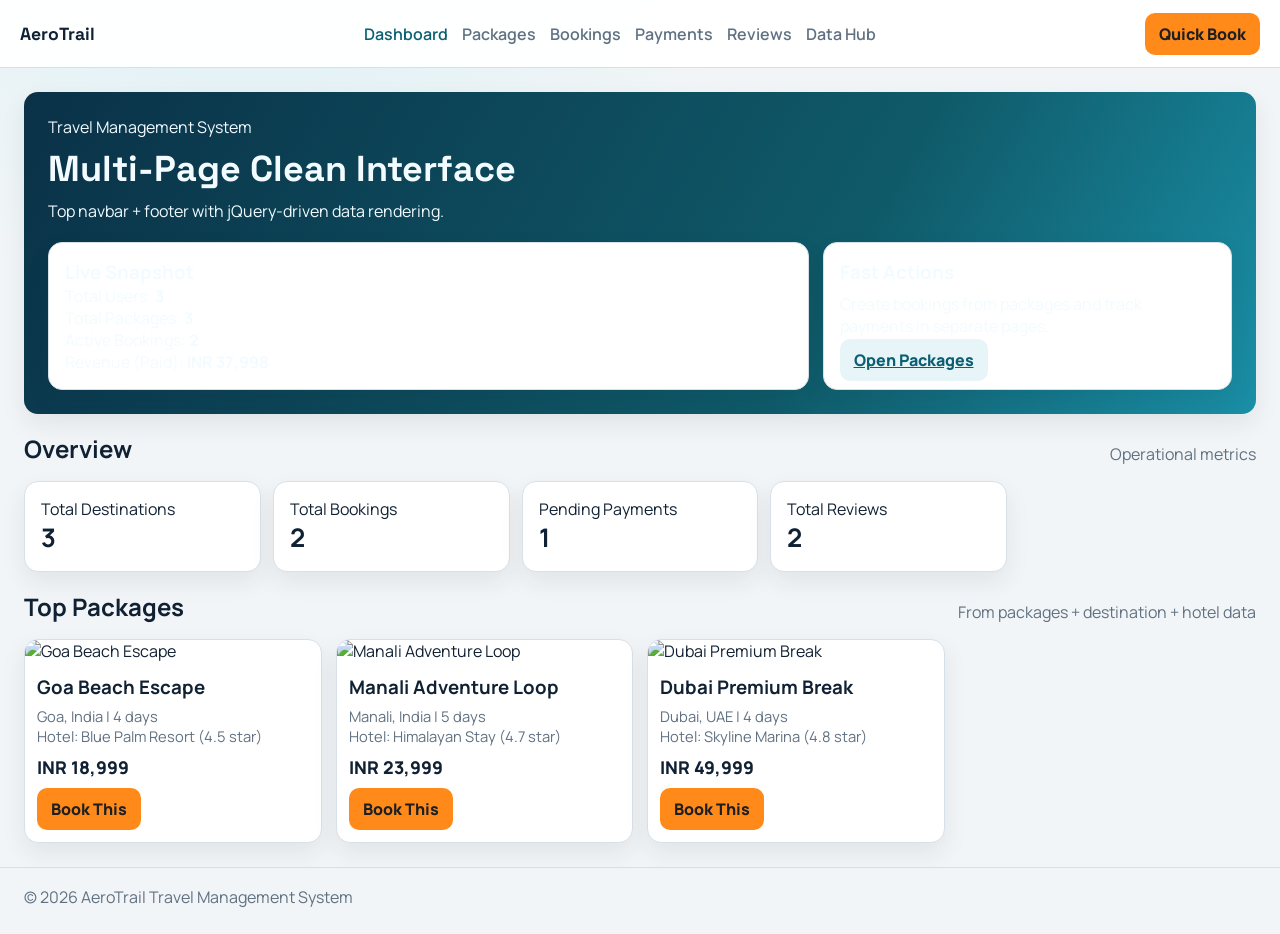
==== frontend/index.html @ dca86978 "frontend" ====
﻿<!DOCTYPE html>
<html lang="en">
<head>
  <meta charset="UTF-8" />
  <meta name="viewport" content="width=device-width, initial-scale=1.0" />
  <title>AeroTrail | Dashboard</title>
  <link rel="preconnect" href="https://fonts.googleapis.com">
  <link rel="preconnect" href="https://fonts.gstatic.com" crossorigin>
  <link href="https://fonts.googleapis.com/css2?family=Manrope:wght@400;500;700;800&family=Space+Grotesk:wght@600;700&display=swap" rel="stylesheet">
  <link rel="stylesheet" href="css/style.css" />
</head>
<body data-page="dashboard">
  <header class="topbar">
    <div class="brand">AeroTrail</div>
    <nav class="top-links">
      <a href="index.html" data-page="dashboard">Dashboard</a>
      <a href="packages.html" data-page="packages">Packages</a>
      <a href="bookings.html" data-page="bookings">Bookings</a>
      <a href="payments.html" data-page="payments">Payments</a>
      <a href="reviews.html" data-page="reviews">Reviews</a>
      <a href="hub.html" data-page="hub">Data Hub</a>
    </nav>
    <button id="quickBookBtn" class="btn btn-primary">Quick Book</button>
  </header>

  <div class="layout">
<main class="content">
      <section class="hero">
        <p>Travel Management System</p>
        <h1>Multi-Page Clean Interface</h1>
        <p>Top navbar + footer with jQuery-driven data rendering.</p>
        <div class="hero-grid">
          <div id="liveStats" class="panel"></div>
          <div class="panel">
            <h3>Fast Actions</h3>
            <p style="margin: 8px 0 12px;">Create bookings from packages and track payments in separate pages.</p>
            <a class="btn btn-soft" href="packages.html">Open Packages</a>
          </div>
        </div>
      </section>

      <section style="margin-top: 18px;">
        <div class="page-head">
          <h2>Overview</h2>
          <p>Operational metrics</p>
        </div>
        <div id="kpiGrid" class="kpi-grid"></div>
      </section>

      <section style="margin-top: 18px;">
        <div class="page-head">
          <h2>Top Packages</h2>
          <p>From packages + destination + hotel data</p>
        </div>
        <div id="topPackages" class="package-grid"></div>
      </section>
    </main>

    <footer class="footer">© <span id="year"></span> AeroTrail Travel Management System</footer>
  </div>

  <script src="https://code.jquery.com/jquery-3.7.1.min.js"></script>
  <script src="js/data.js"></script>
  <script src="js/app.js"></script>
</body>
</html>
---- frontend/css/style.css ----
:root {
  --bg: #f2f5f7;
  --surface: #ffffff;
  --ink: #102133;
  --muted: #607182;
  --line: #d7e0e8;
  --brand: #0c5f72;
  --brand-2: #1e8ea4;
  --accent: #ff8a19;
  --radius: 14px;
  --shadow: 0 10px 24px rgba(15, 33, 51, 0.08);
  --topbar-h: 68px;
}

* { box-sizing: border-box; margin: 0; padding: 0; }

body {
  font-family: 'Manrope', sans-serif;
  color: var(--ink);
  background: radial-gradient(circle at 20% -20%, #d9f0f5, transparent 35%), var(--bg);
}

.topbar {
  position: fixed;
  top: 0;
  left: 0;
  right: 0;
  height: var(--topbar-h);
  display: flex;
  align-items: center;
  justify-content: space-between;
  padding: 0 20px;
  border-bottom: 1px solid var(--line);
  background: rgba(255, 255, 255, 0.95);
  backdrop-filter: blur(10px);
  z-index: 30;
}

.brand {
  display: flex;
  align-items: center;
  gap: 12px;
  font-family: 'Space Grotesk', sans-serif;
  font-weight: 700;
  font-size: 1.1rem;
}

.icon-btn {
  width: 36px;
  height: 36px;
  border: 1px solid var(--line);
  border-radius: 10px;
  background: var(--surface);
  cursor: pointer;
}

.top-links {
  display: flex;
  gap: 14px;
}

.top-links a { text-decoration: none; color: var(--muted); font-weight: 600; }
.top-links a.active { color: var(--brand); }

.layout {
  min-height: 100vh;
  padding-top: var(--topbar-h);
}

.content {
  padding: 24px;
}

.footer {
  padding: 18px 24px 26px;
  color: var(--muted);
  border-top: 1px solid var(--line);
}

.page-head {
  display: flex;
  justify-content: space-between;
  align-items: end;
  gap: 16px;
  margin-bottom: 16px;
}

.page-head p { color: var(--muted); }

.hero {
  padding: 24px;
  border-radius: var(--radius);
  background: linear-gradient(120deg, #0a3147, #0f5a69 65%, #1a8fa6);
  color: #f2fbff;
  box-shadow: var(--shadow);
}

.hero h1 { font-family: 'Space Grotesk', sans-serif; margin: 8px 0; font-size: clamp(1.4rem, 3.2vw, 2.25rem); }

.hero-grid {
  margin-top: 20px;
  display: grid;
  grid-template-columns: 1.3fr 0.7fr;
  gap: 14px;
}

.panel,
.table-wrap,
.card,
.review-item,
.hub-card {
  background: var(--surface);
  border: 1px solid var(--line);
  border-radius: var(--radius);
  box-shadow: var(--shadow);
}

.panel { padding: 16px; }

.kpi-grid,
.hub-grid,
.review-list {
  display: grid;
  grid-template-columns: repeat(auto-fill, minmax(220px, 1fr));
  gap: 12px;
}

.kpi {
  padding: 16px;
}

.kpi strong { font-size: 1.6rem; }

.filters,
.review-form,
.booking-form {
  display: grid;
  grid-template-columns: repeat(auto-fit, minmax(170px, 1fr));
  gap: 10px;
  margin-bottom: 12px;
}

input,
select,
button { font: inherit; }

input,
select {
  width: 100%;
  border: 1px solid var(--line);
  border-radius: 10px;
  padding: 10px 12px;
  background: #fff;
}

.btn {
  border: none;
  border-radius: 10px;
  padding: 10px 14px;
  font-weight: 800;
  cursor: pointer;
}

.btn-primary { background: var(--accent); color: #1d1f24; }
.btn-soft { background: #e7f5f8; color: var(--brand); }

.package-grid {
  display: grid;
  grid-template-columns: repeat(auto-fill, minmax(250px, 1fr));
  gap: 14px;
}

.card { overflow: hidden; }
.card img { width: 100%; height: 160px; object-fit: cover; }
.card-body { padding: 12px; }
.card h3 { margin-bottom: 6px; }
.meta { color: var(--muted); font-size: 0.92rem; }
.price { margin: 9px 0; font-weight: 800; font-size: 1.1rem; }

.table-wrap { overflow: auto; }

table { width: 100%; border-collapse: collapse; }

th, td {
  text-align: left;
  padding: 11px;
  border-bottom: 1px solid var(--line);
}

th { background: #eef5f8; }

.badge {
  display: inline-block;
  padding: 4px 10px;
  border-radius: 999px;
  font-size: 0.82rem;
  font-weight: 700;
}
.badge.confirmed, .badge.paid { background: #daf9e7; color: #0d5f35; }
.badge.pending { background: #fff2cb; color: #946200; }
.badge.cancelled, .badge.failed { background: #ffdfe0; color: #972127; }

.review-item,
.hub-card { padding: 12px; }

.hub-card ul { list-style: none; margin-top: 8px; }
.hub-card li { padding: 6px 0; border-bottom: 1px dashed var(--line); font-size: 0.92rem; }

.modal {
  position: fixed;
  inset: 0;
  display: grid;
  place-items: center;
  background: rgba(8, 19, 30, 0.5);
  z-index: 40;
}

.modal.hidden { display: none; }

.modal-content {
  width: min(700px, calc(100% - 30px));
  background: #fff;
  border-radius: 16px;
  padding: 16px;
  position: relative;
}

.close-btn {
  position: absolute;
  top: 10px;
  right: 10px;
  width: 30px;
  height: 30px;
  border: 1px solid var(--line);
  border-radius: 999px;
  background: #fff;
  cursor: pointer;
}

@media (max-width: 960px) {
  .content,
  .footer { margin-left: 0; }

  .top-links { display: none; }

  .hero-grid { grid-template-columns: 1fr; }
}
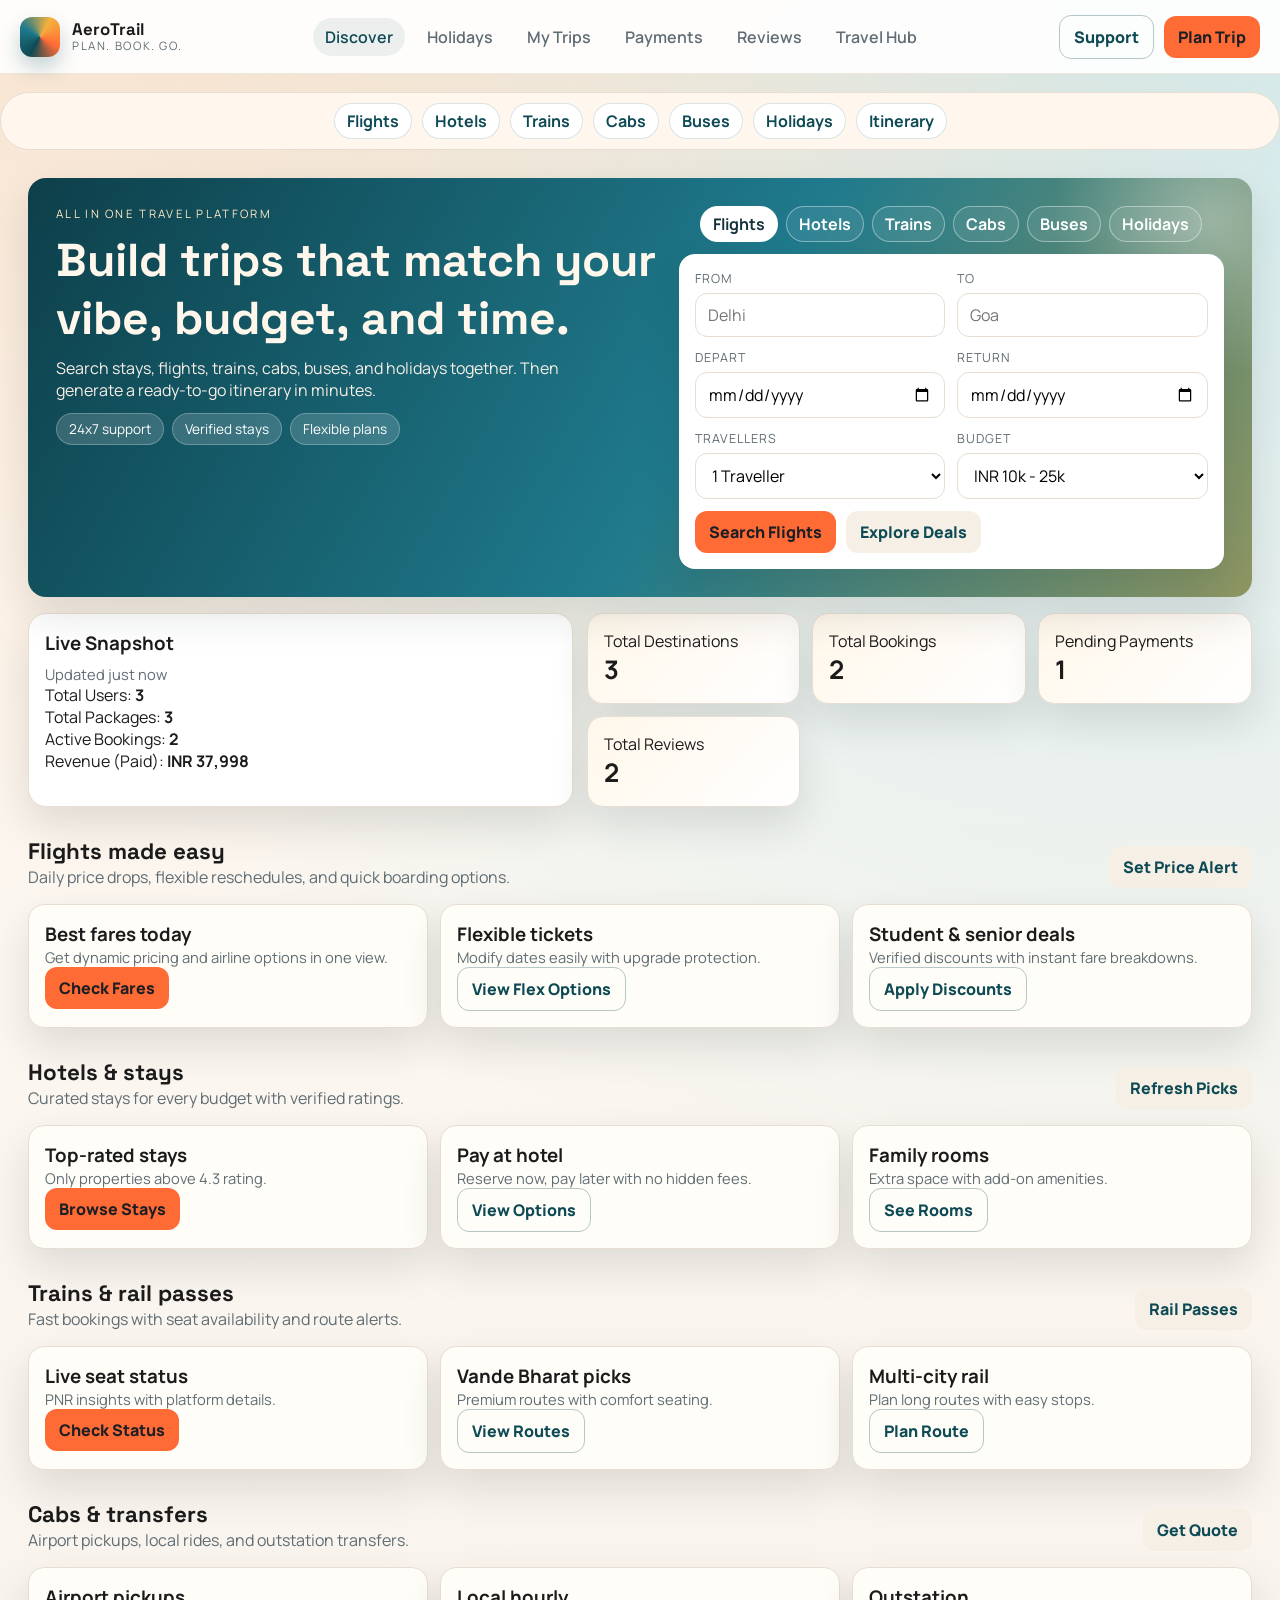
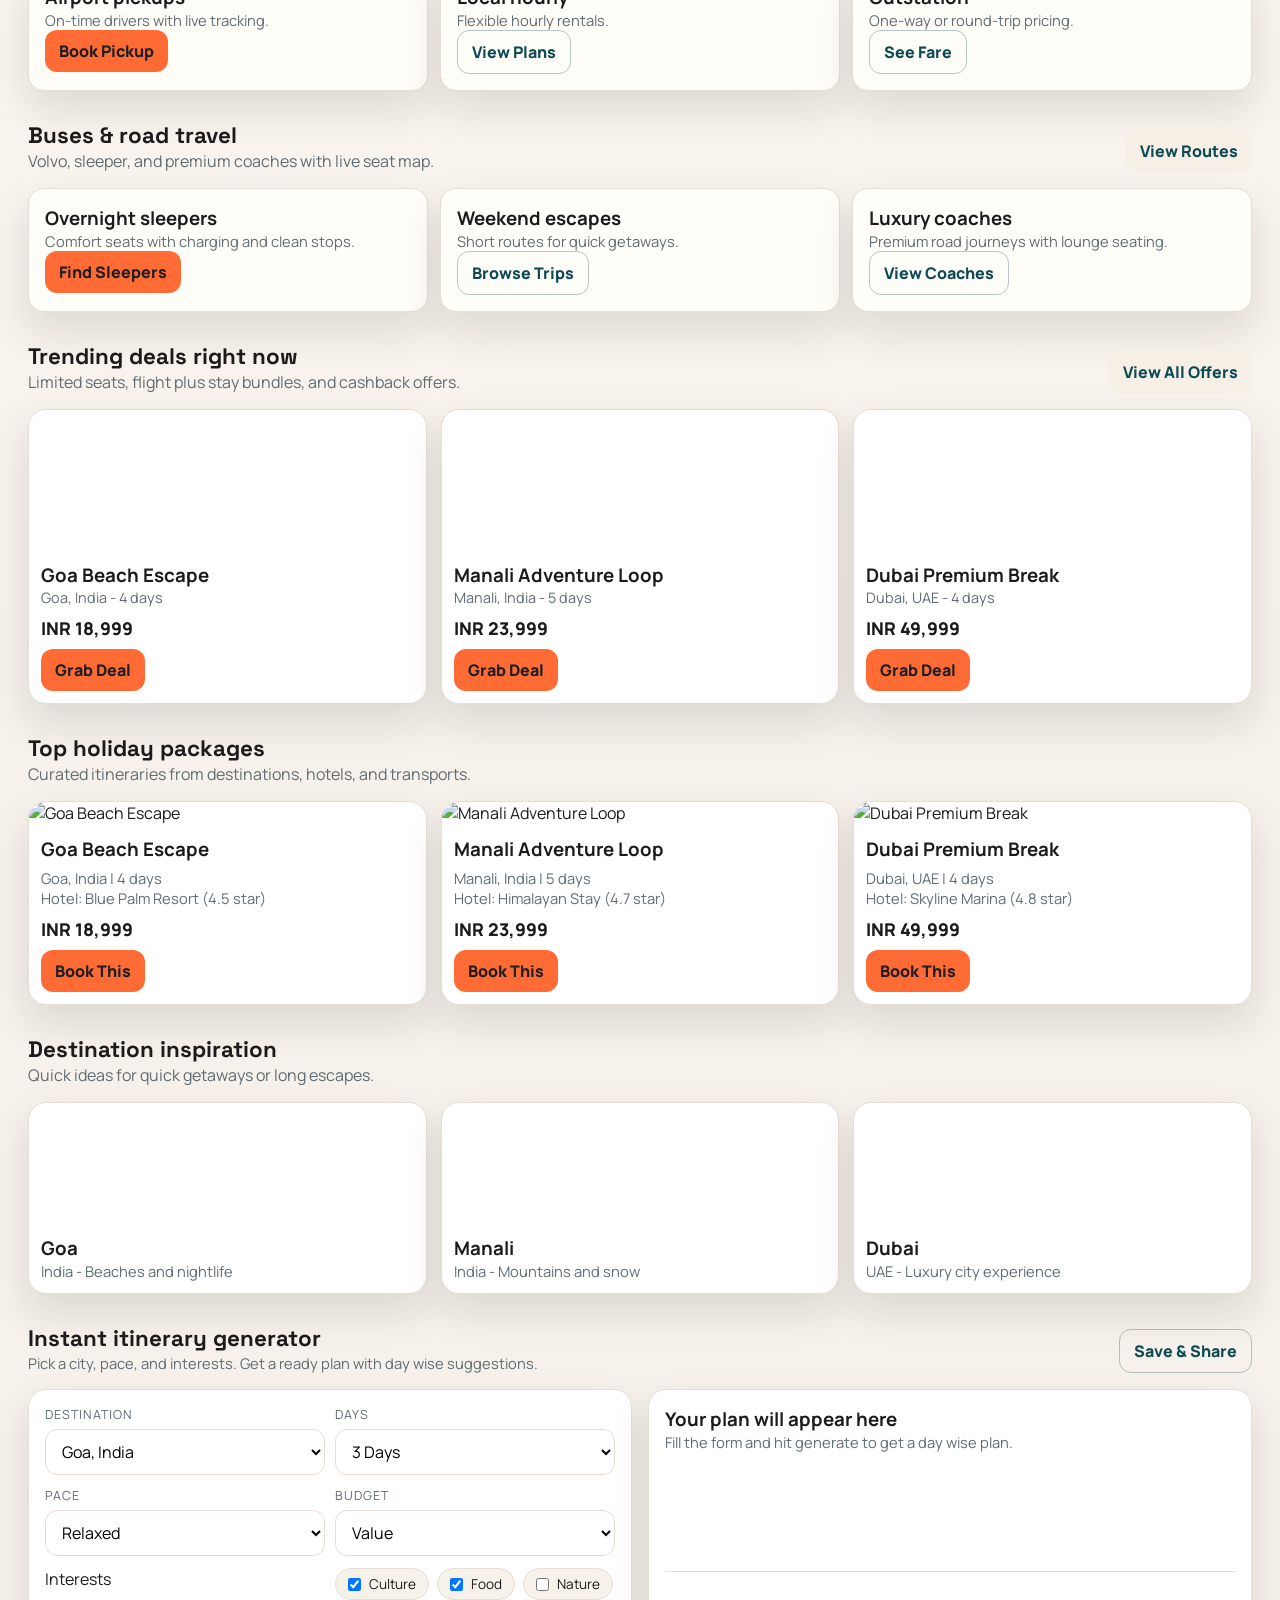
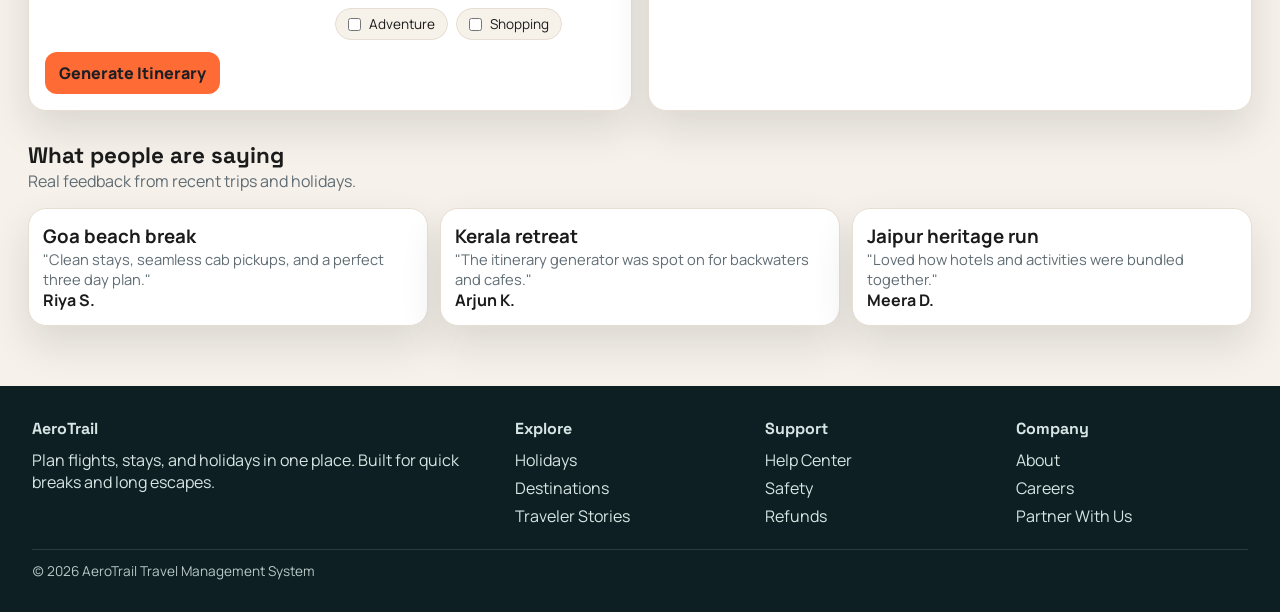
==== commit 6e8669f3: "new frontend" ====
--- a/frontend/index.html
+++ b/frontend/index.html
@@ -3,7 +3,7 @@
 <head>
   <meta charset="UTF-8" />
   <meta name="viewport" content="width=device-width, initial-scale=1.0" />
-  <title>AeroTrail | Dashboard</title>
+  <title>AeroTrail | Discover</title>
   <link rel="preconnect" href="https://fonts.googleapis.com">
   <link rel="preconnect" href="https://fonts.gstatic.com" crossorigin>
   <link href="https://fonts.googleapis.com/css2?family=Manrope:wght@400;500;700;800&family=Space+Grotesk:wght@600;700&display=swap" rel="stylesheet">
@@ -11,52 +11,396 @@
 </head>
 <body data-page="dashboard">
   <header class="topbar">
-    <div class="brand">AeroTrail</div>
+    <div class="brand">
+      <span class="brand-mark"></span>
+      <div class="brand-text">
+        <div class="brand-name">AeroTrail</div>
+        <div class="brand-tag">Plan. Book. Go.</div>
+      </div>
+    </div>
     <nav class="top-links">
-      <a href="index.html" data-page="dashboard">Dashboard</a>
-      <a href="packages.html" data-page="packages">Packages</a>
-      <a href="bookings.html" data-page="bookings">Bookings</a>
+      <a href="index.html" data-page="dashboard">Discover</a>
+      <a href="packages.html" data-page="packages">Holidays</a>
+      <a href="bookings.html" data-page="bookings">My Trips</a>
       <a href="payments.html" data-page="payments">Payments</a>
       <a href="reviews.html" data-page="reviews">Reviews</a>
-      <a href="hub.html" data-page="hub">Data Hub</a>
+      <a href="hub.html" data-page="hub">Travel Hub</a>
     </nav>
-    <button id="quickBookBtn" class="btn btn-primary">Quick Book</button>
+    <div class="top-actions">
+      <button class="btn btn-ghost support-btn" type="button">Support</button>
+      <button id="quickBookBtn" class="btn btn-primary">Plan Trip</button>
+    </div>
   </header>
 
-  <div class="layout">
-<main class="content">
+  <div class="layout" >
+    <nav class="subnav" aria-label="Quick categories" style="justify-content: center;">
+      <a class="subnav-link" href="#flights">Flights</a>
+      <a class="subnav-link" href="#hotels">Hotels</a>
+      <a class="subnav-link" href="#trains">Trains</a>
+      <a class="subnav-link" href="#cabs">Cabs</a>
+      <a class="subnav-link" href="#buses">Buses</a>
+      <a class="subnav-link" href="#packages">Holidays</a>
+      <a class="subnav-link" href="#itinerary">Itinerary</a>
+    </nav>
+    <main class="content">
       <section class="hero">
-        <p>Travel Management System</p>
-        <h1>Multi-Page Clean Interface</h1>
-        <p>Top navbar + footer with jQuery-driven data rendering.</p>
-        <div class="hero-grid">
-          <div id="liveStats" class="panel"></div>
-          <div class="panel">
-            <h3>Fast Actions</h3>
-            <p style="margin: 8px 0 12px;">Create bookings from packages and track payments in separate pages.</p>
-            <a class="btn btn-soft" href="packages.html">Open Packages</a>
-          </div>
-        </div>
-      </section>
-
-      <section style="margin-top: 18px;">
-        <div class="page-head">
-          <h2>Overview</h2>
-          <p>Operational metrics</p>
-        </div>
+        <div class="hero-copy">
+          <p class="eyebrow">All in one travel platform</p>
+          <h1>Build trips that match your vibe, budget, and time.</h1>
+          <p class="lead">Search stays, flights, trains, cabs, buses, and holidays together. Then generate a ready-to-go itinerary in minutes.</p>
+          <div class="chip-row">
+            <span class="chip">24x7 support</span>
+            <span class="chip">Verified stays</span>
+            <span class="chip">Flexible plans</span>
+          </div>
+        </div>
+
+        <div class="hero-card">
+          <div class="tab-row" style="justify-content: center;">
+            <button class="tab-btn active" type="button">Flights</button>
+            <button class="tab-btn" type="button">Hotels</button>
+            <button class="tab-btn" type="button">Trains</button>
+            <button class="tab-btn" type="button">Cabs</button>
+            <button class="tab-btn" type="button">Buses</button>
+            <button class="tab-btn" type="button">Holidays</button>
+          </div>
+          <form class="search-card">
+            <div class="search-grid">
+              <div class="input-wrap">
+                <label for="fromCity">From</label>
+                <input id="fromCity" type="text" placeholder="Delhi" />
+              </div>
+              <div class="input-wrap">
+                <label for="toCity">To</label>
+                <input id="toCity" type="text" placeholder="Goa" />
+              </div>
+              <div class="input-wrap">
+                <label for="departDate">Depart</label>
+                <input id="departDate" type="date" />
+              </div>
+              <div class="input-wrap">
+                <label for="returnDate">Return</label>
+                <input id="returnDate" type="date" />
+              </div>
+              <div class="input-wrap">
+                <label for="travellers">Travellers</label>
+                <select id="travellers">
+                  <option>1 Traveller</option>
+                  <option>2 Travellers</option>
+                  <option>3 Travellers</option>
+                  <option>4+ Travellers</option>
+                </select>
+              </div>
+              <div class="input-wrap">
+                <label for="budget">Budget</label>
+                <select id="budget">
+                  <option>INR 10k - 25k</option>
+                  <option>INR 25k - 50k</option>
+                  <option>INR 50k - 1L</option>
+                  <option>INR 1L+</option>
+                </select>
+              </div>
+            </div>
+            <div class="search-actions">
+              <button id="searchTripsBtn" class="btn btn-primary" type="button" data-mode="flights">Search Flights</button>
+              <button id="exploreDealsBtn" class="btn btn-soft" type="button">Explore Deals</button>
+            </div>
+          </form>
+        </div>
+      </section>
+
+      <section class="stat-strip">
+        <div id="liveStats" class="panel stat-card"></div>
         <div id="kpiGrid" class="kpi-grid"></div>
       </section>
 
-      <section style="margin-top: 18px;">
-        <div class="page-head">
-          <h2>Top Packages</h2>
-          <p>From packages + destination + hotel data</p>
+      <section id="flights" class="section">
+        <div class="section-head">
+          <div>
+            <h2 class="section-title">Flights made easy</h2>
+            <p>Daily price drops, flexible reschedules, and quick boarding options.</p>
+          </div>
+          <button class="btn btn-soft" type="button" data-action="notify" data-message="Flight alerts enabled for your route.">Set Price Alert</button>
+        </div>
+        <div class="service-grid">
+          <article class="service-card">
+            <h3>Best fares today</h3>
+            <p class="meta">Get dynamic pricing and airline options in one view.</p>
+            <button class="btn btn-primary" type="button" data-action="notify" data-message="Searching best fares for your route.">Check Fares</button>
+          </article>
+          <article class="service-card">
+            <h3>Flexible tickets</h3>
+            <p class="meta">Modify dates easily with upgrade protection.</p>
+            <button class="btn btn-ghost" type="button" data-action="notify" data-message="Flexible ticket options loaded.">View Flex Options</button>
+          </article>
+          <article class="service-card">
+            <h3>Student & senior deals</h3>
+            <p class="meta">Verified discounts with instant fare breakdowns.</p>
+            <button class="btn btn-ghost" type="button" data-action="notify" data-message="Discount fares are available.">Apply Discounts</button>
+          </article>
+        </div>
+      </section>
+
+      <section id="hotels" class="section">
+        <div class="section-head">
+          <div>
+            <h2 class="section-title">Hotels & stays</h2>
+            <p>Curated stays for every budget with verified ratings.</p>
+          </div>
+          <button class="btn btn-soft" type="button" data-action="notify" data-message="Hotel recommendations refreshed.">Refresh Picks</button>
+        </div>
+        <div class="service-grid">
+          <article class="service-card">
+            <h3>Top-rated stays</h3>
+            <p class="meta">Only properties above 4.3 rating.</p>
+            <button class="btn btn-primary" type="button" data-action="notify" data-message="Showing top-rated stays.">Browse Stays</button>
+          </article>
+          <article class="service-card">
+            <h3>Pay at hotel</h3>
+            <p class="meta">Reserve now, pay later with no hidden fees.</p>
+            <button class="btn btn-ghost" type="button" data-action="notify" data-message="Pay-at-hotel options ready.">View Options</button>
+          </article>
+          <article class="service-card">
+            <h3>Family rooms</h3>
+            <p class="meta">Extra space with add-on amenities.</p>
+            <button class="btn btn-ghost" type="button" data-action="notify" data-message="Family stays loaded.">See Rooms</button>
+          </article>
+        </div>
+      </section>
+
+      <section id="trains" class="section">
+        <div class="section-head">
+          <div>
+            <h2 class="section-title">Trains & rail passes</h2>
+            <p>Fast bookings with seat availability and route alerts.</p>
+          </div>
+          <button class="btn btn-soft" type="button" data-action="notify" data-message="Rail pass options opened.">Rail Passes</button>
+        </div>
+        <div class="service-grid">
+          <article class="service-card">
+            <h3>Live seat status</h3>
+            <p class="meta">PNR insights with platform details.</p>
+            <button class="btn btn-primary" type="button" data-action="notify" data-message="Checking live seat status.">Check Status</button>
+          </article>
+          <article class="service-card">
+            <h3>Vande Bharat picks</h3>
+            <p class="meta">Premium routes with comfort seating.</p>
+            <button class="btn btn-ghost" type="button" data-action="notify" data-message="Premium train routes ready.">View Routes</button>
+          </article>
+          <article class="service-card">
+            <h3>Multi-city rail</h3>
+            <p class="meta">Plan long routes with easy stops.</p>
+            <button class="btn btn-ghost" type="button" data-action="notify" data-message="Multi-city rail planning opened.">Plan Route</button>
+          </article>
+        </div>
+      </section>
+
+      <section id="cabs" class="section">
+        <div class="section-head">
+          <div>
+            <h2 class="section-title">Cabs & transfers</h2>
+            <p>Airport pickups, local rides, and outstation transfers.</p>
+          </div>
+          <button class="btn btn-soft" type="button" data-action="notify" data-message="Cab quotes are ready.">Get Quote</button>
+        </div>
+        <div class="service-grid">
+          <article class="service-card">
+            <h3>Airport pickups</h3>
+            <p class="meta">On-time drivers with live tracking.</p>
+            <button class="btn btn-primary" type="button" data-action="notify" data-message="Airport cab scheduled.">Book Pickup</button>
+          </article>
+          <article class="service-card">
+            <h3>Local hourly</h3>
+            <p class="meta">Flexible hourly rentals.</p>
+            <button class="btn btn-ghost" type="button" data-action="notify" data-message="Hourly cab options ready.">View Plans</button>
+          </article>
+          <article class="service-card">
+            <h3>Outstation</h3>
+            <p class="meta">One-way or round-trip pricing.</p>
+            <button class="btn btn-ghost" type="button" data-action="notify" data-message="Outstation pricing loaded.">See Fare</button>
+          </article>
+        </div>
+      </section>
+
+      <section id="buses" class="section">
+        <div class="section-head">
+          <div>
+            <h2 class="section-title">Buses & road travel</h2>
+            <p>Volvo, sleeper, and premium coaches with live seat map.</p>
+          </div>
+          <button class="btn btn-soft" type="button" data-action="notify" data-message="Bus routes loaded.">View Routes</button>
+        </div>
+        <div class="service-grid">
+          <article class="service-card">
+            <h3>Overnight sleepers</h3>
+            <p class="meta">Comfort seats with charging and clean stops.</p>
+            <button class="btn btn-primary" type="button" data-action="notify" data-message="Sleeper buses available.">Find Sleepers</button>
+          </article>
+          <article class="service-card">
+            <h3>Weekend escapes</h3>
+            <p class="meta">Short routes for quick getaways.</p>
+            <button class="btn btn-ghost" type="button" data-action="notify" data-message="Weekend bus routes ready.">Browse Trips</button>
+          </article>
+          <article class="service-card">
+            <h3>Luxury coaches</h3>
+            <p class="meta">Premium road journeys with lounge seating.</p>
+            <button class="btn btn-ghost" type="button" data-action="notify" data-message="Luxury bus seats available.">View Coaches</button>
+          </article>
+        </div>
+      </section>
+
+      <section id="deals" class="section">
+        <div class="section-head">
+          <div>
+            <h2 class="section-title">Trending deals right now</h2>
+            <p>Limited seats, flight plus stay bundles, and cashback offers.</p>
+          </div>
+          <div class="section-actions">
+            <button id="viewAllOffersBtn" class="btn btn-soft" type="button">View All Offers</button>
+          </div>
+        </div>
+        <div id="dealGrid" class="deal-grid"></div>
+      </section>
+
+      <section id="packages" class="section">
+        <div class="section-head">
+          <div>
+            <h2 class="section-title">Top holiday packages</h2>
+            <p>Curated itineraries from destinations, hotels, and transports.</p>
+          </div>
         </div>
         <div id="topPackages" class="package-grid"></div>
       </section>
+
+      <section id="destinations" class="section">
+        <div class="section-head">
+          <div>
+            <h2 class="section-title">Destination inspiration</h2>
+            <p>Quick ideas for quick getaways or long escapes.</p>
+          </div>
+        </div>
+        <div id="destinationGrid" class="destination-grid"></div>
+      </section>
+
+      <section id="itinerary" class="section itinerary">
+        <div class="itinerary-head">
+          <div>
+            <h2 class="section-title">Instant itinerary generator</h2>
+            <p class="meta">Pick a city, pace, and interests. Get a ready plan with day wise suggestions.</p>
+          </div>
+          <button id="saveShareBtn" class="btn btn-ghost" type="button">Save &amp; Share</button>
+        </div>
+        <div class="itinerary-body">
+          <form id="itineraryForm" class="panel itinerary-form">
+            <div class="row">
+              <div class="input-wrap">
+                <label for="tripCity">Destination</label>
+                <select id="tripCity"></select>
+              </div>
+              <div class="input-wrap">
+                <label for="tripDays">Days</label>
+                <select id="tripDays">
+                  <option value="3">3 Days</option>
+                  <option value="4">4 Days</option>
+                  <option value="5">5 Days</option>
+                  <option value="6">6 Days</option>
+                </select>
+              </div>
+            </div>
+            <div class="row">
+              <div class="input-wrap">
+                <label for="tripPace">Pace</label>
+                <select id="tripPace">
+                  <option value="relaxed">Relaxed</option>
+                  <option value="balanced">Balanced</option>
+                  <option value="packed">Packed</option>
+                </select>
+              </div>
+              <div class="input-wrap">
+                <label for="tripBudget">Budget</label>
+                <select id="tripBudget">
+                  <option value="value">Value</option>
+                  <option value="comfort">Comfort</option>
+                  <option value="premium">Premium</option>
+                </select>
+              </div>
+            </div>
+            <div class="row full">
+              <label class="input-wrap" style="margin-bottom: 6px;">Interests</label>
+              <div class="check-row">
+                <label class="check-pill"><input type="checkbox" name="interest" value="culture" checked /> Culture</label>
+                <label class="check-pill"><input type="checkbox" name="interest" value="food" checked /> Food</label>
+                <label class="check-pill"><input type="checkbox" name="interest" value="nature" /> Nature</label>
+                <label class="check-pill"><input type="checkbox" name="interest" value="adventure" /> Adventure</label>
+                <label class="check-pill"><input type="checkbox" name="interest" value="shopping" /> Shopping</label>
+              </div>
+            </div>
+            <button class="btn btn-primary" type="submit">Generate Itinerary</button>
+          </form>
+          <div id="itineraryOutput" class="panel itinerary-output">
+            <div class="itinerary-summary">
+              <h3>Your plan will appear here</h3>
+              <p class="meta">Fill the form and hit generate to get a day wise plan.</p>
+            </div>
+            <div class="itinerary-days"></div>
+          </div>
+        </div>
+      </section>
+
+      <section id="stories" class="section">
+        <div class="section-head">
+          <div>
+            <h2 class="section-title">What people are saying</h2>
+            <p>Real feedback from recent trips and holidays.</p>
+          </div>
+        </div>
+        <div class="review-list">
+          <article class="review-item">
+            <h3>Goa beach break</h3>
+            <p class="meta">"Clean stays, seamless cab pickups, and a perfect three day plan."</p>
+            <strong>Riya S.</strong>
+          </article>
+          <article class="review-item">
+            <h3>Kerala retreat</h3>
+            <p class="meta">"The itinerary generator was spot on for backwaters and cafes."</p>
+            <strong>Arjun K.</strong>
+          </article>
+          <article class="review-item">
+            <h3>Jaipur heritage run</h3>
+            <p class="meta">"Loved how hotels and activities were bundled together."</p>
+            <strong>Meera D.</strong>
+          </article>
+        </div>
+      </section>
     </main>
 
-    <footer class="footer">© <span id="year"></span> AeroTrail Travel Management System</footer>
+    <footer class="footer">
+      <div class="footer-grid">
+        <div>
+          <h4>AeroTrail</h4>
+          <p>Plan flights, stays, and holidays in one place. Built for quick breaks and long escapes.</p>
+        </div>
+        <div>
+          <h4>Explore</h4>
+          <a href="index.html#packages">Holidays</a>
+          <a href="index.html#destinations">Destinations</a>
+          <a href="index.html#stories">Traveler Stories</a>
+        </div>
+        <div>
+          <h4>Support</h4>
+          <a href="#" data-info="Help Center">Help Center</a>
+          <a href="#" data-info="Safety">Safety</a>
+          <a href="#" data-info="Refunds">Refunds</a>
+        </div>
+        <div>
+          <h4>Company</h4>
+          <a href="#" data-info="About">About</a>
+          <a href="#" data-info="Careers">Careers</a>
+          <a href="#" data-info="Partner With Us">Partner With Us</a>
+        </div>
+      </div>
+      <div class="footer-bottom">(c) 2026 AeroTrail Travel Management System</div>
+    </footer>
   </div>
 
   <script src="https://code.jquery.com/jquery-3.7.1.min.js"></script>
@@ -64,6 +408,3 @@
   <script src="js/app.js"></script>
 </body>
 </html>
-
-
-
--- a/frontend/css/style.css
+++ b/frontend/css/style.css
@@ -1,15 +1,15 @@
-:root {
-  --bg: #f2f5f7;
+﻿:root {
+  --bg: #f6f1ea;
   --surface: #ffffff;
-  --ink: #102133;
-  --muted: #607182;
-  --line: #d7e0e8;
-  --brand: #0c5f72;
-  --brand-2: #1e8ea4;
-  --accent: #ff8a19;
-  --radius: 14px;
-  --shadow: 0 10px 24px rgba(15, 33, 51, 0.08);
-  --topbar-h: 68px;
+  --ink: #1b1b1b;
+  --muted: #5f6c73;
+  --line: #e7ddd2;
+  --brand: #0e4a54;
+  --brand-2: #f4b13d;
+  --accent: #ff6b35;
+  --radius: 18px;
+  --shadow: 0 18px 40px rgba(24, 30, 36, 0.12);
+  --topbar-h: 74px;
 }
 
 * { box-sizing: border-box; margin: 0; padding: 0; }
@@ -17,8 +17,13 @@
 body {
   font-family: 'Manrope', sans-serif;
   color: var(--ink);
-  background: radial-gradient(circle at 20% -20%, #d9f0f5, transparent 35%), var(--bg);
-}
+  background:
+    radial-gradient(circle at 10% -10%, #f8dcc2, transparent 30%),
+    radial-gradient(circle at 90% 0%, #cfe8ea, transparent 32%),
+    linear-gradient(180deg, #fffaf4 0%, var(--bg) 60%);
+}
+
+a { color: inherit; }
 
 .topbar {
   position: fixed;
@@ -30,9 +35,9 @@
   align-items: center;
   justify-content: space-between;
   padding: 0 20px;
-  border-bottom: 1px solid var(--line);
-  background: rgba(255, 255, 255, 0.95);
-  backdrop-filter: blur(10px);
+  border-bottom: 1px solid rgba(231, 221, 210, 0.7);
+  background: rgba(255, 255, 255, 0.92);
+  backdrop-filter: blur(14px);
   z-index: 30;
 }
 
@@ -40,27 +45,50 @@
   display: flex;
   align-items: center;
   gap: 12px;
-  font-family: 'Space Grotesk', sans-serif;
-  font-weight: 700;
-  font-size: 1.1rem;
-}
-
-.icon-btn {
-  width: 36px;
-  height: 36px;
-  border: 1px solid var(--line);
-  border-radius: 10px;
-  background: var(--surface);
-  cursor: pointer;
+}
+
+.brand-mark {
+  width: 40px;
+  height: 40px;
+  border-radius: 12px;
+  background: conic-gradient(from 210deg, #0e4a54, #1f7a8c, #f4b13d, #ff6b35, #0e4a54);
+  box-shadow: 0 10px 20px rgba(14, 74, 84, 0.25);
+}
+
+.brand-text { display: flex; flex-direction: column; line-height: 1; }
+.brand-name { font-family: 'Space Grotesk', sans-serif; font-weight: 700; font-size: 1.05rem; }
+.brand-tag {
+  font-size: 0.72rem;
+  color: var(--muted);
+  letter-spacing: 0.14em;
+  text-transform: uppercase;
+  margin-top: 2px;
 }
 
 .top-links {
   display: flex;
-  gap: 14px;
-}
-
-.top-links a { text-decoration: none; color: var(--muted); font-weight: 600; }
-.top-links a.active { color: var(--brand); }
+  gap: 10px;
+}
+
+.top-links a {
+  text-decoration: none;
+  color: var(--muted);
+  font-weight: 600;
+  padding: 8px 12px;
+  border-radius: 999px;
+}
+
+.top-links a.active,
+.top-links a:hover {
+  color: var(--brand);
+  background: rgba(14, 74, 84, 0.08);
+}
+
+.top-actions {
+  display: flex;
+  align-items: center;
+  gap: 10px;
+}
 
 .layout {
   min-height: 100vh;
@@ -68,13 +96,35 @@
 }
 
 .content {
-  padding: 24px;
+  padding: 28px;
 }
 
 .footer {
-  padding: 18px 24px 26px;
-  color: var(--muted);
-  border-top: 1px solid var(--line);
+  margin-top: 32px;
+  padding: 32px;
+  color: #d7e5e5;
+  background: #0d1f22;
+}
+
+.footer-grid {
+  display: grid;
+  grid-template-columns: 2fr 1fr 1fr 1fr;
+  gap: 18px;
+}
+
+.footer h4 {
+  font-family: 'Space Grotesk', sans-serif;
+  margin-bottom: 10px;
+}
+
+.footer a { text-decoration: none; color: inherit; display: block; margin: 6px 0; }
+
+.footer-bottom {
+  margin-top: 16px;
+  border-top: 1px solid rgba(255, 255, 255, 0.12);
+  padding-top: 12px;
+  font-size: 0.85rem;
+  color: #b9c7c7;
 }
 
 .page-head {
@@ -88,27 +138,157 @@
 .page-head p { color: var(--muted); }
 
 .hero {
-  padding: 24px;
+  padding: 28px;
   border-radius: var(--radius);
-  background: linear-gradient(120deg, #0a3147, #0f5a69 65%, #1a8fa6);
-  color: #f2fbff;
+  background: linear-gradient(120deg, #0d3f4a 0%, #1f7a8c 55%, #f4b13d 140%);
+  color: #fff7ec;
   box-shadow: var(--shadow);
-}
-
-.hero h1 { font-family: 'Space Grotesk', sans-serif; margin: 8px 0; font-size: clamp(1.4rem, 3.2vw, 2.25rem); }
-
-.hero-grid {
-  margin-top: 20px;
-  display: grid;
-  grid-template-columns: 1.3fr 0.7fr;
-  gap: 14px;
+  display: grid;
+  grid-template-columns: 1.05fr 0.95fr;
+  gap: 20px;
+  position: relative;
+  overflow: hidden;
+}
+
+.hero::after {
+  content: '';
+  position: absolute;
+  right: -120px;
+  top: -120px;
+  width: 320px;
+  height: 320px;
+  border-radius: 50%;
+  background: radial-gradient(circle, rgba(255, 255, 255, 0.35), transparent 70%);
+}
+
+.hero h1 {
+  font-family: 'Space Grotesk', sans-serif;
+  margin: 10px 0;
+  font-size: clamp(2rem, 3.6vw, 3rem);
+}
+
+.hero-copy { position: relative; z-index: 1; }
+
+.hero .lead { color: #f7efe7; max-width: 520px; }
+
+.eyebrow {
+  text-transform: uppercase;
+  letter-spacing: 0.2em;
+  font-size: 0.72rem;
+  color: #ffe9c4;
+}
+
+.hero-card { position: relative; z-index: 1; }
+
+.tab-row {
+  display: flex;
+  flex-wrap: wrap;
+  gap: 8px;
+  margin-bottom: 12px;
+}
+
+.tab-btn {
+  border: 1px solid rgba(255, 255, 255, 0.4);
+  background: rgba(255, 255, 255, 0.08);
+  color: #fff;
+  border-radius: 999px;
+  padding: 6px 12px;
+  font-weight: 700;
+  cursor: pointer;
+}
+
+.tab-btn.active {
+  background: #fff;
+  color: #14323a;
+  border-color: transparent;
+}
+
+.search-card {
+  background: #fff;
+  color: var(--ink);
+  border-radius: 16px;
+  padding: 16px;
+  box-shadow: var(--shadow);
+}
+
+.search-grid {
+  display: grid;
+  grid-template-columns: repeat(2, minmax(0, 1fr));
+  gap: 12px;
+}
+
+.search-grid .full { grid-column: 1 / -1; }
+
+.input-wrap label {
+  display: block;
+  font-size: 0.78rem;
+  text-transform: uppercase;
+  letter-spacing: 0.08em;
+  color: var(--muted);
+  margin-bottom: 6px;
+}
+
+input,
+select,
+button { font: inherit; }
+
+input,
+select {
+  width: 100%;
+  border: 1px solid var(--line);
+  border-radius: 12px;
+  padding: 10px 12px;
+  background: #fff;
+}
+
+.search-actions {
+  display: flex;
+  gap: 10px;
+  margin-top: 12px;
+}
+
+.chip-row {
+  display: flex;
+  flex-wrap: wrap;
+  gap: 8px;
+  margin-top: 12px;
+}
+
+.chip {
+  background: rgba(255, 255, 255, 0.16);
+  color: #fff;
+  border: 1px solid rgba(255, 255, 255, 0.25);
+  padding: 6px 12px;
+  border-radius: 999px;
+  font-size: 0.85rem;
+}
+
+.section { margin-top: 30px; }
+.section { scroll-margin-top: 90px; }
+
+.section-head {
+  display: flex;
+  justify-content: space-between;
+  align-items: end;
+  gap: 12px;
+  margin-bottom: 16px;
+}
+
+.section-head p { color: var(--muted); }
+
+.section-title {
+  font-family: 'Space Grotesk', sans-serif;
+  font-size: 1.4rem;
 }
 
 .panel,
 .table-wrap,
 .card,
 .review-item,
-.hub-card {
+.hub-card,
+.deal-card,
+.destination-card,
+.stat-card {
   background: var(--surface);
   border: 1px solid var(--line);
   border-radius: var(--radius);
@@ -117,19 +297,106 @@
 
 .panel { padding: 16px; }
 
-.kpi-grid,
-.hub-grid,
-.review-list {
-  display: grid;
-  grid-template-columns: repeat(auto-fill, minmax(220px, 1fr));
-  gap: 12px;
+.stat-strip {
+  display: grid;
+  grid-template-columns: 0.9fr 1.1fr;
+  gap: 14px;
+  margin-top: 16px;
+}
+
+.subnav {
+  margin-top: 18px;
+  display: flex;
+  flex-wrap: wrap;
+  gap: 10px;
+  background: #fff7ee;
+  border: 1px solid var(--line);
+  padding: 10px 12px;
+  border-radius: 999px;
+}
+
+.subnav-link {
+  text-decoration: none;
+  color: var(--brand);
+  font-weight: 700;
+  padding: 6px 12px;
+  border-radius: 999px;
+  background: #fff;
+  border: 1px solid rgba(14, 74, 84, 0.15);
+}
+
+.subnav-link:hover { background: #f6efe6; }
+
+.stat-card h3 { margin-bottom: 8px; }
+
+.kpi-grid {
+  display: grid;
+  grid-template-columns: repeat(auto-fit, minmax(180px, 1fr));
+  gap: 12px;
+}
+
+.service-grid {
+  display: grid;
+  grid-template-columns: repeat(auto-fit, minmax(220px, 1fr));
+  gap: 12px;
+}
+
+.service-card {
+  padding: 16px;
+  border-radius: 16px;
+  border: 1px solid var(--line);
+  background: #fffdf8;
+  box-shadow: var(--shadow);
 }
 
 .kpi {
   padding: 16px;
+  background: linear-gradient(135deg, #fff7ea, #ffffff);
+  border-radius: 16px;
+  border: 1px solid var(--line);
 }
 
 .kpi strong { font-size: 1.6rem; }
+
+.deal-grid {
+  display: grid;
+  grid-template-columns: repeat(auto-fit, minmax(230px, 1fr));
+  gap: 14px;
+}
+
+.deal-card { overflow: hidden; }
+.deal-card { cursor: pointer; transition: transform 0.2s ease; }
+.deal-card:hover { transform: translateY(-2px); }
+
+.deal-card .media {
+  height: 140px;
+  background: linear-gradient(135deg, #d4f1f4, #fef3d6);
+  background-size: cover;
+  background-position: center;
+}
+
+.deal-card .deal-body { padding: 12px; }
+
+.deal-meta { color: var(--muted); font-size: 0.9rem; }
+
+.destination-grid {
+  display: grid;
+  grid-template-columns: repeat(auto-fit, minmax(210px, 1fr));
+  gap: 14px;
+}
+
+.destination-card { overflow: hidden; }
+.destination-card { cursor: pointer; transition: transform 0.2s ease; }
+.destination-card:hover { transform: translateY(-2px); }
+
+.destination-card .media {
+  height: 120px;
+  background: linear-gradient(135deg, #fde9d9, #d9f0f5);
+  background-size: cover;
+  background-position: center;
+}
+
+.destination-card .dest-body { padding: 12px; }
 
 .filters,
 .review-form,
@@ -140,34 +407,31 @@
   margin-bottom: 12px;
 }
 
-input,
-select,
-button { font: inherit; }
-
-input,
-select {
-  width: 100%;
-  border: 1px solid var(--line);
-  border-radius: 10px;
-  padding: 10px 12px;
-  background: #fff;
-}
-
 .btn {
   border: none;
-  border-radius: 10px;
+  border-radius: 12px;
   padding: 10px 14px;
   font-weight: 800;
   cursor: pointer;
 }
 
 .btn-primary { background: var(--accent); color: #1d1f24; }
-.btn-soft { background: #e7f5f8; color: var(--brand); }
+
+.btn-soft { background: #f6efe6; color: var(--brand); }
+
+.btn-ghost { background: transparent; color: var(--brand); border: 1px solid rgba(14, 74, 84, 0.3); }
 
 .package-grid {
   display: grid;
-  grid-template-columns: repeat(auto-fill, minmax(250px, 1fr));
+  grid-template-columns: repeat(auto-fit, minmax(250px, 1fr));
   gap: 14px;
+}
+
+.action-grid {
+  display: grid;
+  grid-template-columns: repeat(auto-fit, minmax(280px, 1fr));
+  gap: 14px;
+  margin-top: 20px;
 }
 
 .card { overflow: hidden; }
@@ -177,6 +441,81 @@
 .meta { color: var(--muted); font-size: 0.92rem; }
 .price { margin: 9px 0; font-weight: 800; font-size: 1.1rem; }
 
+.itinerary {
+  display: grid;
+  gap: 16px;
+}
+
+.itinerary-head {
+  display: flex;
+  justify-content: space-between;
+  align-items: end;
+  gap: 16px;
+}
+
+.itinerary-head .meta { max-width: 520px; }
+
+.itinerary-body {
+  display: grid;
+  grid-template-columns: repeat(auto-fit, minmax(320px, 1fr));
+  gap: 16px;
+}
+
+.itinerary-form {
+  display: grid;
+  gap: 12px;
+}
+
+.itinerary-form .row {
+  display: grid;
+  grid-template-columns: repeat(2, minmax(0, 1fr));
+  gap: 10px;
+}
+
+.itinerary-form .row.full { grid-column: 1 / -1; }
+
+.itinerary-form .btn { width: fit-content; }
+
+.check-row {
+  display: flex;
+  flex-wrap: wrap;
+  gap: 8px;
+}
+
+.check-pill {
+  display: flex;
+  gap: 8px;
+  align-items: center;
+  background: #f6f2ea;
+  border: 1px solid var(--line);
+  border-radius: 999px;
+  padding: 6px 12px;
+  font-size: 0.85rem;
+}
+
+.itinerary-output {
+  display: grid;
+  gap: 12px;
+}
+
+.itinerary-summary {
+  padding-bottom: 8px;
+  border-bottom: 1px solid var(--line);
+}
+
+.itinerary-days {
+  display: grid;
+  grid-template-columns: repeat(auto-fit, minmax(200px, 1fr));
+  gap: 12px;
+}
+
+.itinerary-day {
+  padding: 12px;
+  border-radius: 12px;
+  border: 1px solid var(--line);
+  background: #fffdf9;
+}
+
 .table-wrap { overflow: auto; }
 
 table { width: 100%; border-collapse: collapse; }
@@ -187,7 +526,7 @@
   border-bottom: 1px solid var(--line);
 }
 
-th { background: #eef5f8; }
+th { background: #f7efe6; }
 
 .badge {
   display: inline-block;
@@ -196,12 +535,24 @@
   font-size: 0.82rem;
   font-weight: 700;
 }
-.badge.confirmed, .badge.paid { background: #daf9e7; color: #0d5f35; }
+
+.badge.confirmed,
+.badge.paid { background: #daf9e7; color: #0d5f35; }
+
 .badge.pending { background: #fff2cb; color: #946200; }
-.badge.cancelled, .badge.failed { background: #ffdfe0; color: #972127; }
+
+.badge.cancelled,
+.badge.failed { background: #ffdfe0; color: #972127; }
 
 .review-item,
-.hub-card { padding: 12px; }
+.hub-card { padding: 14px; }
+
+.review-list,
+.hub-grid {
+  display: grid;
+  grid-template-columns: repeat(auto-fit, minmax(220px, 1fr));
+  gap: 12px;
+}
 
 .hub-card ul { list-style: none; margin-top: 8px; }
 .hub-card li { padding: 6px 0; border-bottom: 1px dashed var(--line); font-size: 0.92rem; }
@@ -237,11 +588,36 @@
   cursor: pointer;
 }
 
-@media (max-width: 960px) {
-  .content,
-  .footer { margin-left: 0; }
-
+.toast {
+  position: fixed;
+  right: 20px;
+  bottom: 24px;
+  background: #0d1f22;
+  color: #fff;
+  padding: 10px 14px;
+  border-radius: 12px;
+  box-shadow: var(--shadow);
+  opacity: 0;
+  transform: translateY(10px);
+  transition: all 0.2s ease;
+  z-index: 60;
+}
+
+.toast.show {
+  opacity: 1;
+  transform: translateY(0);
+}
+
+@media (max-width: 1100px) {
+  .hero { grid-template-columns: 1fr; }
+  .stat-strip { grid-template-columns: 1fr; }
+  .itinerary { grid-template-columns: 1fr; }
+}
+
+@media (max-width: 900px) {
   .top-links { display: none; }
-
-  .hero-grid { grid-template-columns: 1fr; }
-}
+  .content { padding: 20px; }
+  .footer-grid { grid-template-columns: 1fr 1fr; }
+  .search-grid { grid-template-columns: 1fr; }
+  .itinerary-form .row { grid-template-columns: 1fr; }
+}
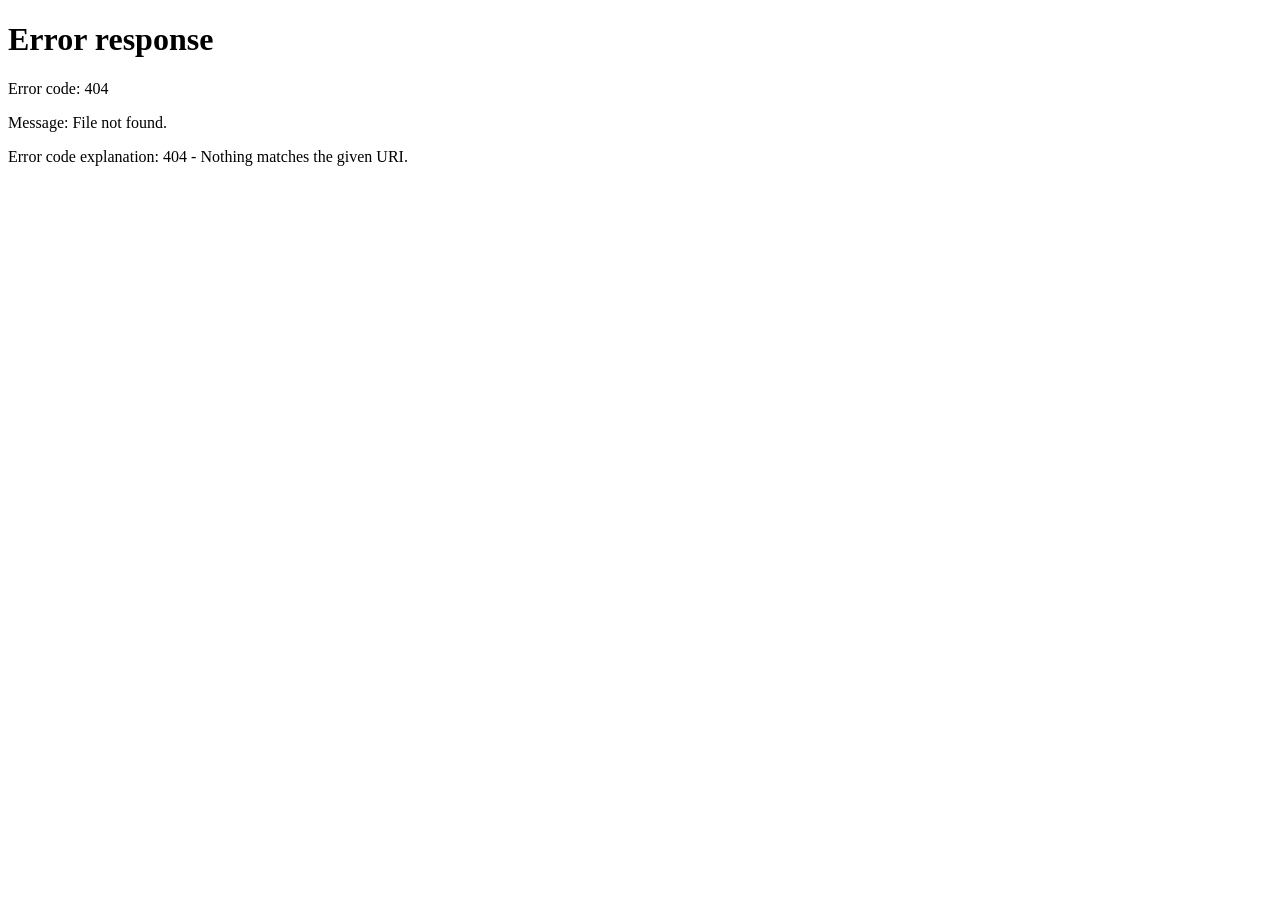
==== commit b1640bc8: "aaj ka kaam" ====
--- a/frontend/index.html
+++ b/frontend/index.html
@@ -1,410 +1,17 @@
-﻿<!DOCTYPE html>
+<!DOCTYPE html>
 <html lang="en">
 <head>
   <meta charset="UTF-8" />
   <meta name="viewport" content="width=device-width, initial-scale=1.0" />
-  <title>AeroTrail | Discover</title>
-  <link rel="preconnect" href="https://fonts.googleapis.com">
-  <link rel="preconnect" href="https://fonts.gstatic.com" crossorigin>
-  <link href="https://fonts.googleapis.com/css2?family=Manrope:wght@400;500;700;800&family=Space+Grotesk:wght@600;700&display=swap" rel="stylesheet">
-  <link rel="stylesheet" href="css/style.css" />
+  <title>Redirecting...</title>
 </head>
-<body data-page="dashboard">
-  <header class="topbar">
-    <div class="brand">
-      <span class="brand-mark"></span>
-      <div class="brand-text">
-        <div class="brand-name">AeroTrail</div>
-        <div class="brand-tag">Plan. Book. Go.</div>
-      </div>
-    </div>
-    <nav class="top-links">
-      <a href="index.html" data-page="dashboard">Discover</a>
-      <a href="packages.html" data-page="packages">Holidays</a>
-      <a href="bookings.html" data-page="bookings">My Trips</a>
-      <a href="payments.html" data-page="payments">Payments</a>
-      <a href="reviews.html" data-page="reviews">Reviews</a>
-      <a href="hub.html" data-page="hub">Travel Hub</a>
-    </nav>
-    <div class="top-actions">
-      <button class="btn btn-ghost support-btn" type="button">Support</button>
-      <button id="quickBookBtn" class="btn btn-primary">Plan Trip</button>
-    </div>
-  </header>
-
-  <div class="layout" >
-    <nav class="subnav" aria-label="Quick categories" style="justify-content: center;">
-      <a class="subnav-link" href="#flights">Flights</a>
-      <a class="subnav-link" href="#hotels">Hotels</a>
-      <a class="subnav-link" href="#trains">Trains</a>
-      <a class="subnav-link" href="#cabs">Cabs</a>
-      <a class="subnav-link" href="#buses">Buses</a>
-      <a class="subnav-link" href="#packages">Holidays</a>
-      <a class="subnav-link" href="#itinerary">Itinerary</a>
-    </nav>
-    <main class="content">
-      <section class="hero">
-        <div class="hero-copy">
-          <p class="eyebrow">All in one travel platform</p>
-          <h1>Build trips that match your vibe, budget, and time.</h1>
-          <p class="lead">Search stays, flights, trains, cabs, buses, and holidays together. Then generate a ready-to-go itinerary in minutes.</p>
-          <div class="chip-row">
-            <span class="chip">24x7 support</span>
-            <span class="chip">Verified stays</span>
-            <span class="chip">Flexible plans</span>
-          </div>
-        </div>
-
-        <div class="hero-card">
-          <div class="tab-row" style="justify-content: center;">
-            <button class="tab-btn active" type="button">Flights</button>
-            <button class="tab-btn" type="button">Hotels</button>
-            <button class="tab-btn" type="button">Trains</button>
-            <button class="tab-btn" type="button">Cabs</button>
-            <button class="tab-btn" type="button">Buses</button>
-            <button class="tab-btn" type="button">Holidays</button>
-          </div>
-          <form class="search-card">
-            <div class="search-grid">
-              <div class="input-wrap">
-                <label for="fromCity">From</label>
-                <input id="fromCity" type="text" placeholder="Delhi" />
-              </div>
-              <div class="input-wrap">
-                <label for="toCity">To</label>
-                <input id="toCity" type="text" placeholder="Goa" />
-              </div>
-              <div class="input-wrap">
-                <label for="departDate">Depart</label>
-                <input id="departDate" type="date" />
-              </div>
-              <div class="input-wrap">
-                <label for="returnDate">Return</label>
-                <input id="returnDate" type="date" />
-              </div>
-              <div class="input-wrap">
-                <label for="travellers">Travellers</label>
-                <select id="travellers">
-                  <option>1 Traveller</option>
-                  <option>2 Travellers</option>
-                  <option>3 Travellers</option>
-                  <option>4+ Travellers</option>
-                </select>
-              </div>
-              <div class="input-wrap">
-                <label for="budget">Budget</label>
-                <select id="budget">
-                  <option>INR 10k - 25k</option>
-                  <option>INR 25k - 50k</option>
-                  <option>INR 50k - 1L</option>
-                  <option>INR 1L+</option>
-                </select>
-              </div>
-            </div>
-            <div class="search-actions">
-              <button id="searchTripsBtn" class="btn btn-primary" type="button" data-mode="flights">Search Flights</button>
-              <button id="exploreDealsBtn" class="btn btn-soft" type="button">Explore Deals</button>
-            </div>
-          </form>
-        </div>
-      </section>
-
-      <section class="stat-strip">
-        <div id="liveStats" class="panel stat-card"></div>
-        <div id="kpiGrid" class="kpi-grid"></div>
-      </section>
-
-      <section id="flights" class="section">
-        <div class="section-head">
-          <div>
-            <h2 class="section-title">Flights made easy</h2>
-            <p>Daily price drops, flexible reschedules, and quick boarding options.</p>
-          </div>
-          <button class="btn btn-soft" type="button" data-action="notify" data-message="Flight alerts enabled for your route.">Set Price Alert</button>
-        </div>
-        <div class="service-grid">
-          <article class="service-card">
-            <h3>Best fares today</h3>
-            <p class="meta">Get dynamic pricing and airline options in one view.</p>
-            <button class="btn btn-primary" type="button" data-action="notify" data-message="Searching best fares for your route.">Check Fares</button>
-          </article>
-          <article class="service-card">
-            <h3>Flexible tickets</h3>
-            <p class="meta">Modify dates easily with upgrade protection.</p>
-            <button class="btn btn-ghost" type="button" data-action="notify" data-message="Flexible ticket options loaded.">View Flex Options</button>
-          </article>
-          <article class="service-card">
-            <h3>Student & senior deals</h3>
-            <p class="meta">Verified discounts with instant fare breakdowns.</p>
-            <button class="btn btn-ghost" type="button" data-action="notify" data-message="Discount fares are available.">Apply Discounts</button>
-          </article>
-        </div>
-      </section>
-
-      <section id="hotels" class="section">
-        <div class="section-head">
-          <div>
-            <h2 class="section-title">Hotels & stays</h2>
-            <p>Curated stays for every budget with verified ratings.</p>
-          </div>
-          <button class="btn btn-soft" type="button" data-action="notify" data-message="Hotel recommendations refreshed.">Refresh Picks</button>
-        </div>
-        <div class="service-grid">
-          <article class="service-card">
-            <h3>Top-rated stays</h3>
-            <p class="meta">Only properties above 4.3 rating.</p>
-            <button class="btn btn-primary" type="button" data-action="notify" data-message="Showing top-rated stays.">Browse Stays</button>
-          </article>
-          <article class="service-card">
-            <h3>Pay at hotel</h3>
-            <p class="meta">Reserve now, pay later with no hidden fees.</p>
-            <button class="btn btn-ghost" type="button" data-action="notify" data-message="Pay-at-hotel options ready.">View Options</button>
-          </article>
-          <article class="service-card">
-            <h3>Family rooms</h3>
-            <p class="meta">Extra space with add-on amenities.</p>
-            <button class="btn btn-ghost" type="button" data-action="notify" data-message="Family stays loaded.">See Rooms</button>
-          </article>
-        </div>
-      </section>
-
-      <section id="trains" class="section">
-        <div class="section-head">
-          <div>
-            <h2 class="section-title">Trains & rail passes</h2>
-            <p>Fast bookings with seat availability and route alerts.</p>
-          </div>
-          <button class="btn btn-soft" type="button" data-action="notify" data-message="Rail pass options opened.">Rail Passes</button>
-        </div>
-        <div class="service-grid">
-          <article class="service-card">
-            <h3>Live seat status</h3>
-            <p class="meta">PNR insights with platform details.</p>
-            <button class="btn btn-primary" type="button" data-action="notify" data-message="Checking live seat status.">Check Status</button>
-          </article>
-          <article class="service-card">
-            <h3>Vande Bharat picks</h3>
-            <p class="meta">Premium routes with comfort seating.</p>
-            <button class="btn btn-ghost" type="button" data-action="notify" data-message="Premium train routes ready.">View Routes</button>
-          </article>
-          <article class="service-card">
-            <h3>Multi-city rail</h3>
-            <p class="meta">Plan long routes with easy stops.</p>
-            <button class="btn btn-ghost" type="button" data-action="notify" data-message="Multi-city rail planning opened.">Plan Route</button>
-          </article>
-        </div>
-      </section>
-
-      <section id="cabs" class="section">
-        <div class="section-head">
-          <div>
-            <h2 class="section-title">Cabs & transfers</h2>
-            <p>Airport pickups, local rides, and outstation transfers.</p>
-          </div>
-          <button class="btn btn-soft" type="button" data-action="notify" data-message="Cab quotes are ready.">Get Quote</button>
-        </div>
-        <div class="service-grid">
-          <article class="service-card">
-            <h3>Airport pickups</h3>
-            <p class="meta">On-time drivers with live tracking.</p>
-            <button class="btn btn-primary" type="button" data-action="notify" data-message="Airport cab scheduled.">Book Pickup</button>
-          </article>
-          <article class="service-card">
-            <h3>Local hourly</h3>
-            <p class="meta">Flexible hourly rentals.</p>
-            <button class="btn btn-ghost" type="button" data-action="notify" data-message="Hourly cab options ready.">View Plans</button>
-          </article>
-          <article class="service-card">
-            <h3>Outstation</h3>
-            <p class="meta">One-way or round-trip pricing.</p>
-            <button class="btn btn-ghost" type="button" data-action="notify" data-message="Outstation pricing loaded.">See Fare</button>
-          </article>
-        </div>
-      </section>
-
-      <section id="buses" class="section">
-        <div class="section-head">
-          <div>
-            <h2 class="section-title">Buses & road travel</h2>
-            <p>Volvo, sleeper, and premium coaches with live seat map.</p>
-          </div>
-          <button class="btn btn-soft" type="button" data-action="notify" data-message="Bus routes loaded.">View Routes</button>
-        </div>
-        <div class="service-grid">
-          <article class="service-card">
-            <h3>Overnight sleepers</h3>
-            <p class="meta">Comfort seats with charging and clean stops.</p>
-            <button class="btn btn-primary" type="button" data-action="notify" data-message="Sleeper buses available.">Find Sleepers</button>
-          </article>
-          <article class="service-card">
-            <h3>Weekend escapes</h3>
-            <p class="meta">Short routes for quick getaways.</p>
-            <button class="btn btn-ghost" type="button" data-action="notify" data-message="Weekend bus routes ready.">Browse Trips</button>
-          </article>
-          <article class="service-card">
-            <h3>Luxury coaches</h3>
-            <p class="meta">Premium road journeys with lounge seating.</p>
-            <button class="btn btn-ghost" type="button" data-action="notify" data-message="Luxury bus seats available.">View Coaches</button>
-          </article>
-        </div>
-      </section>
-
-      <section id="deals" class="section">
-        <div class="section-head">
-          <div>
-            <h2 class="section-title">Trending deals right now</h2>
-            <p>Limited seats, flight plus stay bundles, and cashback offers.</p>
-          </div>
-          <div class="section-actions">
-            <button id="viewAllOffersBtn" class="btn btn-soft" type="button">View All Offers</button>
-          </div>
-        </div>
-        <div id="dealGrid" class="deal-grid"></div>
-      </section>
-
-      <section id="packages" class="section">
-        <div class="section-head">
-          <div>
-            <h2 class="section-title">Top holiday packages</h2>
-            <p>Curated itineraries from destinations, hotels, and transports.</p>
-          </div>
-        </div>
-        <div id="topPackages" class="package-grid"></div>
-      </section>
-
-      <section id="destinations" class="section">
-        <div class="section-head">
-          <div>
-            <h2 class="section-title">Destination inspiration</h2>
-            <p>Quick ideas for quick getaways or long escapes.</p>
-          </div>
-        </div>
-        <div id="destinationGrid" class="destination-grid"></div>
-      </section>
-
-      <section id="itinerary" class="section itinerary">
-        <div class="itinerary-head">
-          <div>
-            <h2 class="section-title">Instant itinerary generator</h2>
-            <p class="meta">Pick a city, pace, and interests. Get a ready plan with day wise suggestions.</p>
-          </div>
-          <button id="saveShareBtn" class="btn btn-ghost" type="button">Save &amp; Share</button>
-        </div>
-        <div class="itinerary-body">
-          <form id="itineraryForm" class="panel itinerary-form">
-            <div class="row">
-              <div class="input-wrap">
-                <label for="tripCity">Destination</label>
-                <select id="tripCity"></select>
-              </div>
-              <div class="input-wrap">
-                <label for="tripDays">Days</label>
-                <select id="tripDays">
-                  <option value="3">3 Days</option>
-                  <option value="4">4 Days</option>
-                  <option value="5">5 Days</option>
-                  <option value="6">6 Days</option>
-                </select>
-              </div>
-            </div>
-            <div class="row">
-              <div class="input-wrap">
-                <label for="tripPace">Pace</label>
-                <select id="tripPace">
-                  <option value="relaxed">Relaxed</option>
-                  <option value="balanced">Balanced</option>
-                  <option value="packed">Packed</option>
-                </select>
-              </div>
-              <div class="input-wrap">
-                <label for="tripBudget">Budget</label>
-                <select id="tripBudget">
-                  <option value="value">Value</option>
-                  <option value="comfort">Comfort</option>
-                  <option value="premium">Premium</option>
-                </select>
-              </div>
-            </div>
-            <div class="row full">
-              <label class="input-wrap" style="margin-bottom: 6px;">Interests</label>
-              <div class="check-row">
-                <label class="check-pill"><input type="checkbox" name="interest" value="culture" checked /> Culture</label>
-                <label class="check-pill"><input type="checkbox" name="interest" value="food" checked /> Food</label>
-                <label class="check-pill"><input type="checkbox" name="interest" value="nature" /> Nature</label>
-                <label class="check-pill"><input type="checkbox" name="interest" value="adventure" /> Adventure</label>
-                <label class="check-pill"><input type="checkbox" name="interest" value="shopping" /> Shopping</label>
-              </div>
-            </div>
-            <button class="btn btn-primary" type="submit">Generate Itinerary</button>
-          </form>
-          <div id="itineraryOutput" class="panel itinerary-output">
-            <div class="itinerary-summary">
-              <h3>Your plan will appear here</h3>
-              <p class="meta">Fill the form and hit generate to get a day wise plan.</p>
-            </div>
-            <div class="itinerary-days"></div>
-          </div>
-        </div>
-      </section>
-
-      <section id="stories" class="section">
-        <div class="section-head">
-          <div>
-            <h2 class="section-title">What people are saying</h2>
-            <p>Real feedback from recent trips and holidays.</p>
-          </div>
-        </div>
-        <div class="review-list">
-          <article class="review-item">
-            <h3>Goa beach break</h3>
-            <p class="meta">"Clean stays, seamless cab pickups, and a perfect three day plan."</p>
-            <strong>Riya S.</strong>
-          </article>
-          <article class="review-item">
-            <h3>Kerala retreat</h3>
-            <p class="meta">"The itinerary generator was spot on for backwaters and cafes."</p>
-            <strong>Arjun K.</strong>
-          </article>
-          <article class="review-item">
-            <h3>Jaipur heritage run</h3>
-            <p class="meta">"Loved how hotels and activities were bundled together."</p>
-            <strong>Meera D.</strong>
-          </article>
-        </div>
-      </section>
-    </main>
-
-    <footer class="footer">
-      <div class="footer-grid">
-        <div>
-          <h4>AeroTrail</h4>
-          <p>Plan flights, stays, and holidays in one place. Built for quick breaks and long escapes.</p>
-        </div>
-        <div>
-          <h4>Explore</h4>
-          <a href="index.html#packages">Holidays</a>
-          <a href="index.html#destinations">Destinations</a>
-          <a href="index.html#stories">Traveler Stories</a>
-        </div>
-        <div>
-          <h4>Support</h4>
-          <a href="#" data-info="Help Center">Help Center</a>
-          <a href="#" data-info="Safety">Safety</a>
-          <a href="#" data-info="Refunds">Refunds</a>
-        </div>
-        <div>
-          <h4>Company</h4>
-          <a href="#" data-info="About">About</a>
-          <a href="#" data-info="Careers">Careers</a>
-          <a href="#" data-info="Partner With Us">Partner With Us</a>
-        </div>
-      </div>
-      <div class="footer-bottom">(c) 2026 AeroTrail Travel Management System</div>
-    </footer>
-  </div>
-
-  <script src="https://code.jquery.com/jquery-3.7.1.min.js"></script>
-  <script src="js/data.js"></script>
-  <script src="js/app.js"></script>
+<body>
+<p>Redirecting to the live home page...</p>
+<script>
+(function () {
+  var base = window.location.protocol === 'file:' ? 'http://localhost:8080' : window.location.origin;
+  window.location.replace(base + '/travel-management-system/dashboard' + window.location.search + window.location.hash);
+})();
+</script>
 </body>
 </html>
